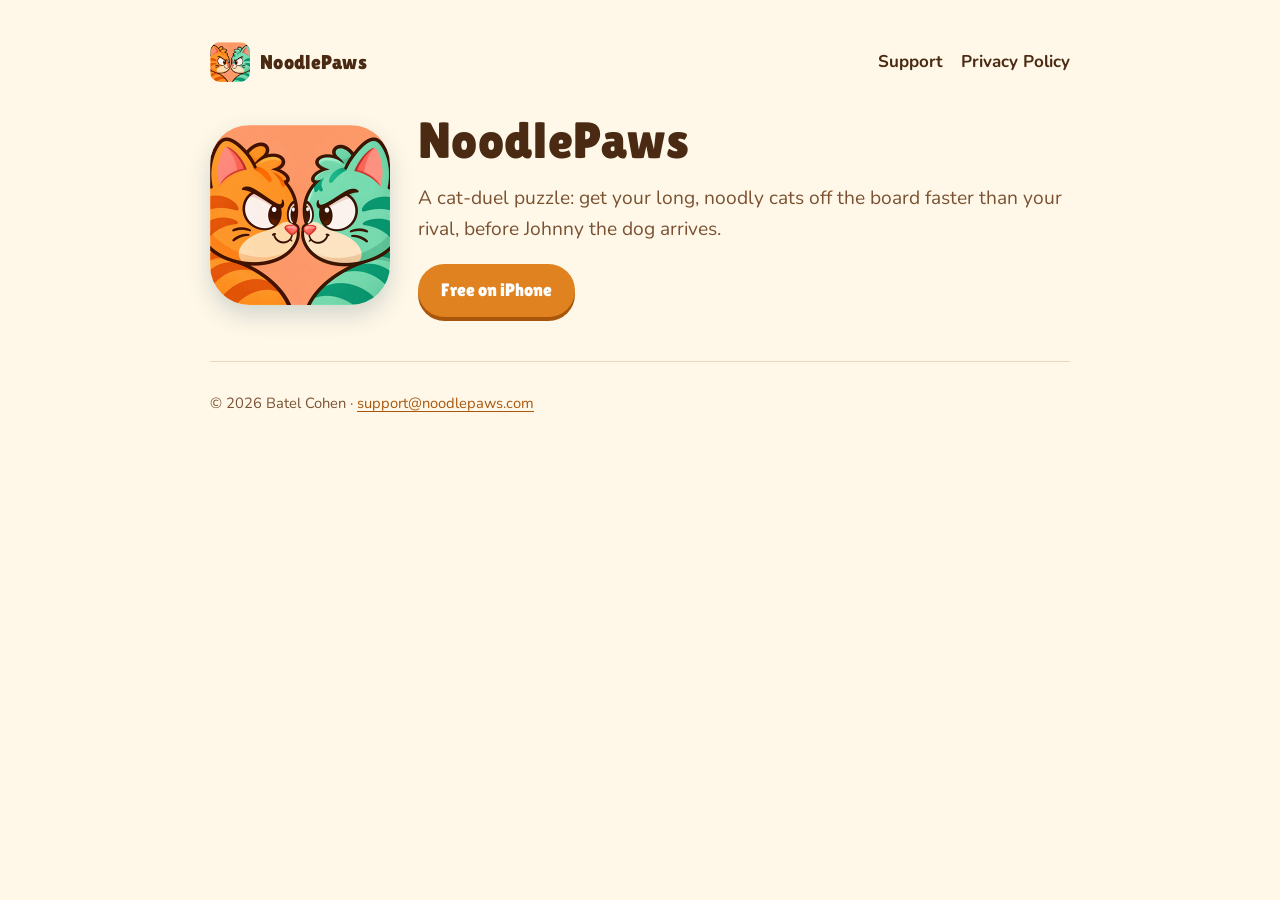
==== index.html @ 311d3b94 "NoodlePaws site: home, support, privacy policy (2026-11-22) Co-Authored-By: Claude Opus 5.5 <noreply" ====
<!doctype html>
<html lang="en">
<head>
<meta charset="utf-8">
<meta name="viewport" content="width=device-width, initial-scale=1">
<title>NoodlePaws — Cat Duel Puzzle</title>
<link rel="icon" href="/favicon.png">
<link rel="apple-touch-icon" href="/apple-touch-icon.png">
<link href="https://fonts.googleapis.com/css2?family=Lilita+One&family=Nunito:wght@400;700&display=swap" rel="stylesheet">
<link rel="stylesheet" href="/style.css">
</head>
<body>
<div class="wrap">
  <header class="top">
    <a class="brand" href="/"><img src="/favicon.png" alt="" width="40" height="40">NoodlePaws</a>
    <nav class="nav"><a href="/support/">Support</a><a href="/privacy/">Privacy Policy</a></nav>
  </header>
  <main>
    <section class="hero">
      <img src="/icon.png" alt="NoodlePaws app icon" width="180" height="180">
      <div>
        <h1>NoodlePaws</h1>
        <p class="tagline">A cat-duel puzzle: get your long, noodly cats off the board faster than your rival, before Johnny the dog arrives.</p>
        <span class="badge">Free on iPhone</span>
      </div>
    </section>
  </main>
  <footer><p>© 2026 Batel Cohen · <a href="mailto:support@noodlepaws.com">support@noodlepaws.com</a></p></footer>
</div>
</body>
</html>
---- style.css ----
:root {
  --cream: #fff8e8;
  --paper: #fffdf6;
  --ink: #4a2a12;
  --ink-soft: #7a5233;
  --teal: #e0821f;
  --teal-deep: #a8560c;
  --coral: #f06a5a;
  --line: #ead9b9;
  color-scheme: light;
}
* { box-sizing: border-box; }
html, body { margin: 0; }
body {
  background: var(--cream);
  color: var(--ink);
  font: 17px/1.6 "Nunito", "Segoe UI", system-ui, -apple-system, sans-serif;
  padding-inline: 16px;
}
a { color: var(--teal-deep); text-underline-offset: 3px; }
a:hover { color: var(--coral); }
h1, h2, h3, .brand { font-family: "Lilita One", "Arial Rounded MT Bold", "Nunito", sans-serif; font-weight: 400; letter-spacing: .3px; text-wrap: balance; }
h1 { font-size: clamp(2.1rem, 6vw, 3.2rem); line-height: 1.05; margin: 0 0 .3em; }
h2 { font-size: 1.45rem; margin: 2em 0 .4em; }
h3 { font-size: 1.15rem; margin: 1.4em 0 .3em; }
p, li { max-width: 68ch; }
.wrap { max-width: 860px; margin: 0 auto; padding-block: 28px 56px; }

/* header */
.top { display: flex; align-items: center; justify-content: space-between; gap: 12px; flex-wrap: wrap; padding-block: 14px; }
.brand { display: flex; align-items: center; gap: 10px; color: var(--ink); text-decoration: none; font-size: 1.25rem; }
.brand img { width: 40px; height: 40px; border-radius: 10px; }
.nav { display: flex; gap: 18px; flex-wrap: wrap; }
.nav a { color: var(--ink); text-decoration: none; font-weight: 700; }
.nav a:hover, .nav a[aria-current="page"] { color: var(--teal-deep); text-decoration: underline; }

/* home */
.hero { display: grid; grid-template-columns: auto 1fr; gap: 28px; align-items: center; margin-top: 18px; }
.hero img { width: min(180px, 38vw); height: auto; border-radius: 22%; box-shadow: 0 10px 24px rgba(7, 58, 82, .18); }
.tagline { font-size: 1.2rem; color: var(--ink-soft); margin: 0 0 1em; }
.badge { display: inline-block; background: var(--teal); color: #fff; padding: .7em 1.3em; border-radius: 999px; font-family: "Lilita One", sans-serif; font-size: 1.1rem; text-decoration: none; box-shadow: 0 4px 0 var(--teal-deep); }
.shots { display: grid; grid-template-columns: repeat(3, 1fr); gap: 14px; margin-top: 34px; }
.shots img { width: 100%; height: auto; border-radius: 18px; box-shadow: 0 8px 20px rgba(7, 58, 82, .14); }
.features { display: grid; grid-template-columns: repeat(auto-fit, minmax(220px, 1fr)); gap: 14px; margin-top: 30px; }
.feature { background: var(--paper); border: 1px solid var(--line); border-radius: 16px; padding: 14px 16px; }
.feature h3 { margin: 0 0 .2em; }
.feature p { margin: 0; color: var(--ink-soft); }

/* documents */
.doc { background: var(--paper); border: 1px solid var(--line); border-radius: 20px; padding: clamp(18px, 4vw, 38px); margin-top: 10px; }
.doc h1 { margin-bottom: .1em; }
.meta { color: var(--ink-soft); margin-top: 0; }
.doc h2 { border-top: 1px solid var(--line); padding-top: 1em; }
.contact { background: #e6f5f3; border-radius: 14px; padding: 12px 16px; }
details { margin-top: 1em; }
summary { cursor: pointer; font-weight: 700; }
pre.license { white-space: pre-wrap; font-size: .82rem; line-height: 1.45; background: var(--cream); border: 1px solid var(--line); border-radius: 12px; padding: 14px; overflow-x: auto; }

footer { margin-top: 44px; padding-top: 16px; border-top: 1px solid var(--line); color: var(--ink-soft); font-size: .92rem; display: flex; gap: 16px; flex-wrap: wrap; justify-content: space-between; }

@media (max-width: 560px) {
  .hero { grid-template-columns: 1fr; text-align: center; justify-items: center; }
  .shots { grid-template-columns: repeat(3, minmax(0, 1fr)); gap: 8px; }
  body { font-size: 16px; }
}
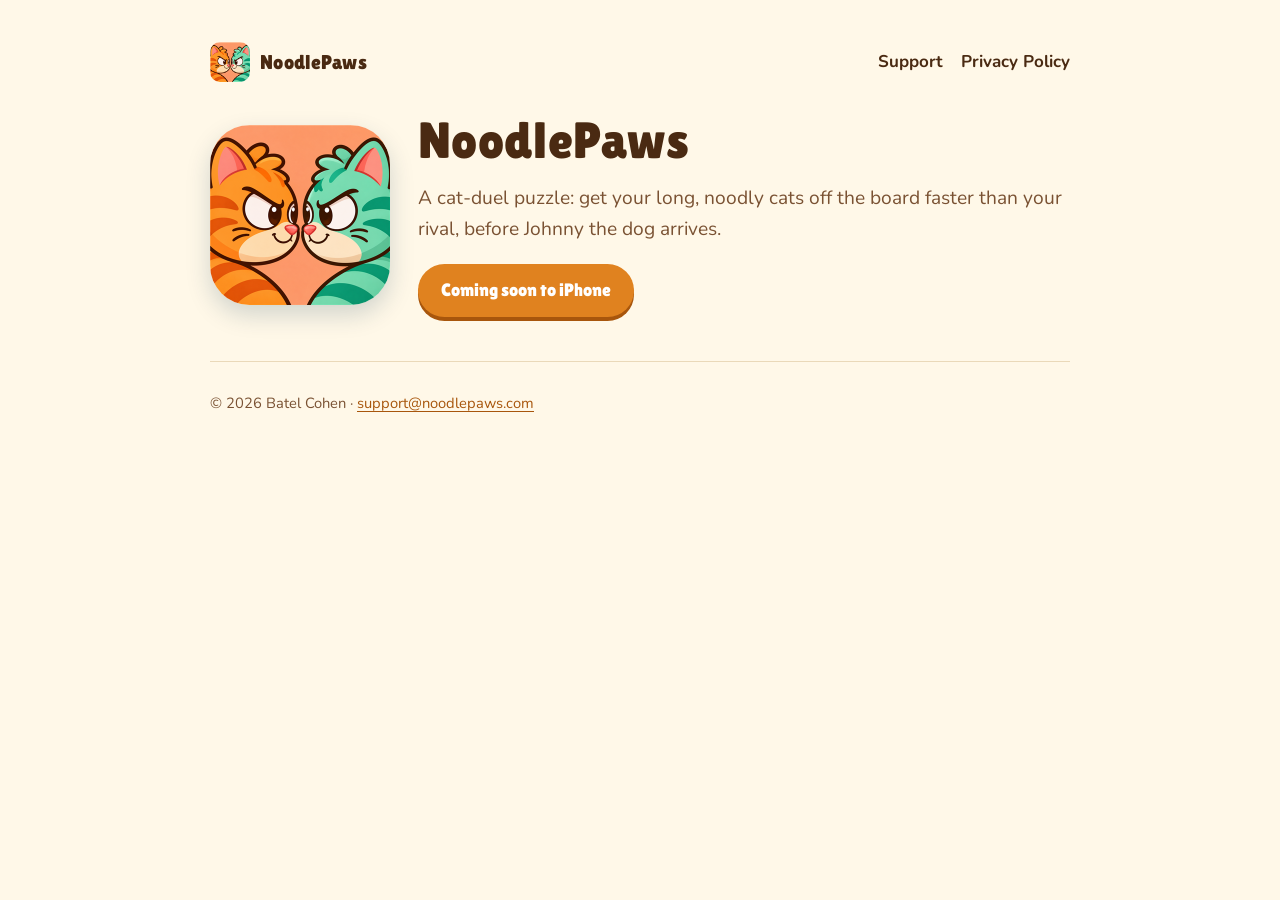
==== commit 18ff59ea: "Privacy: Sign in with Apple asks for no name or email (matches the app); home: Coming soon (chat aud" ====
--- a/index.html
+++ b/index.html
@@ -21,7 +21,7 @@
       <div>
         <h1>NoodlePaws</h1>
         <p class="tagline">A cat-duel puzzle: get your long, noodly cats off the board faster than your rival, before Johnny the dog arrives.</p>
-        <span class="badge">Free on iPhone</span>
+        <span class="badge">Coming soon to iPhone</span>
       </div>
     </section>
   </main>
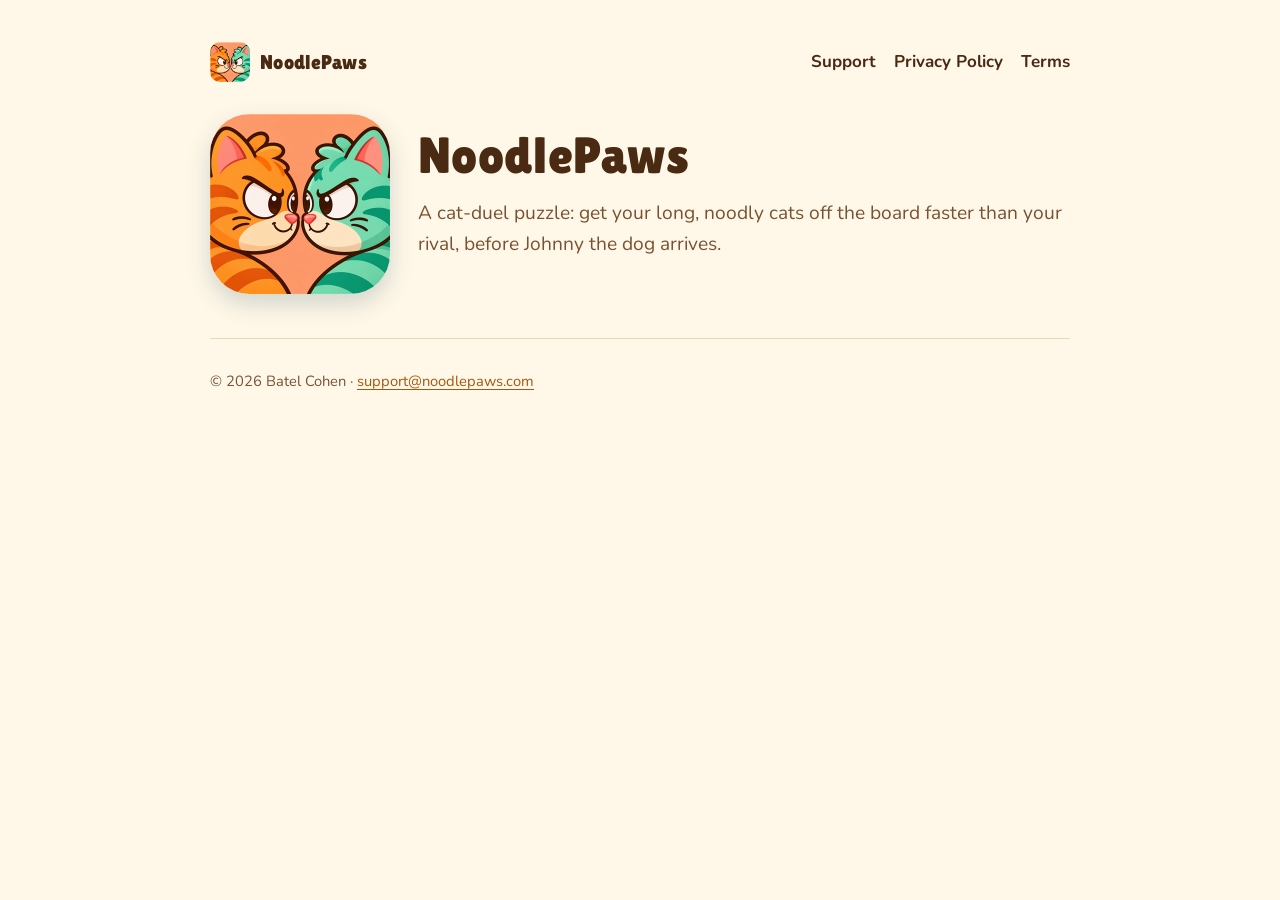
==== commit 797cf3db: "Site copy fixes before submission (ELI 29) - Terms link in the nav on every page - Terms: reports re" ====
--- a/index.html
+++ b/index.html
@@ -13,7 +13,7 @@
 <div class="wrap">
   <header class="top">
     <a class="brand" href="/"><img src="/favicon.png" alt="" width="40" height="40">NoodlePaws</a>
-    <nav class="nav"><a href="/support/">Support</a><a href="/privacy/">Privacy Policy</a></nav>
+    <nav class="nav"><a href="/support/">Support</a><a href="/privacy/">Privacy Policy</a><a href="/terms/">Terms</a></nav>
   </header>
   <main>
     <section class="hero">
@@ -21,7 +21,6 @@
       <div>
         <h1>NoodlePaws</h1>
         <p class="tagline">A cat-duel puzzle: get your long, noodly cats off the board faster than your rival, before Johnny the dog arrives.</p>
-        <span class="badge">Coming soon to iPhone</span>
       </div>
     </section>
   </main>
